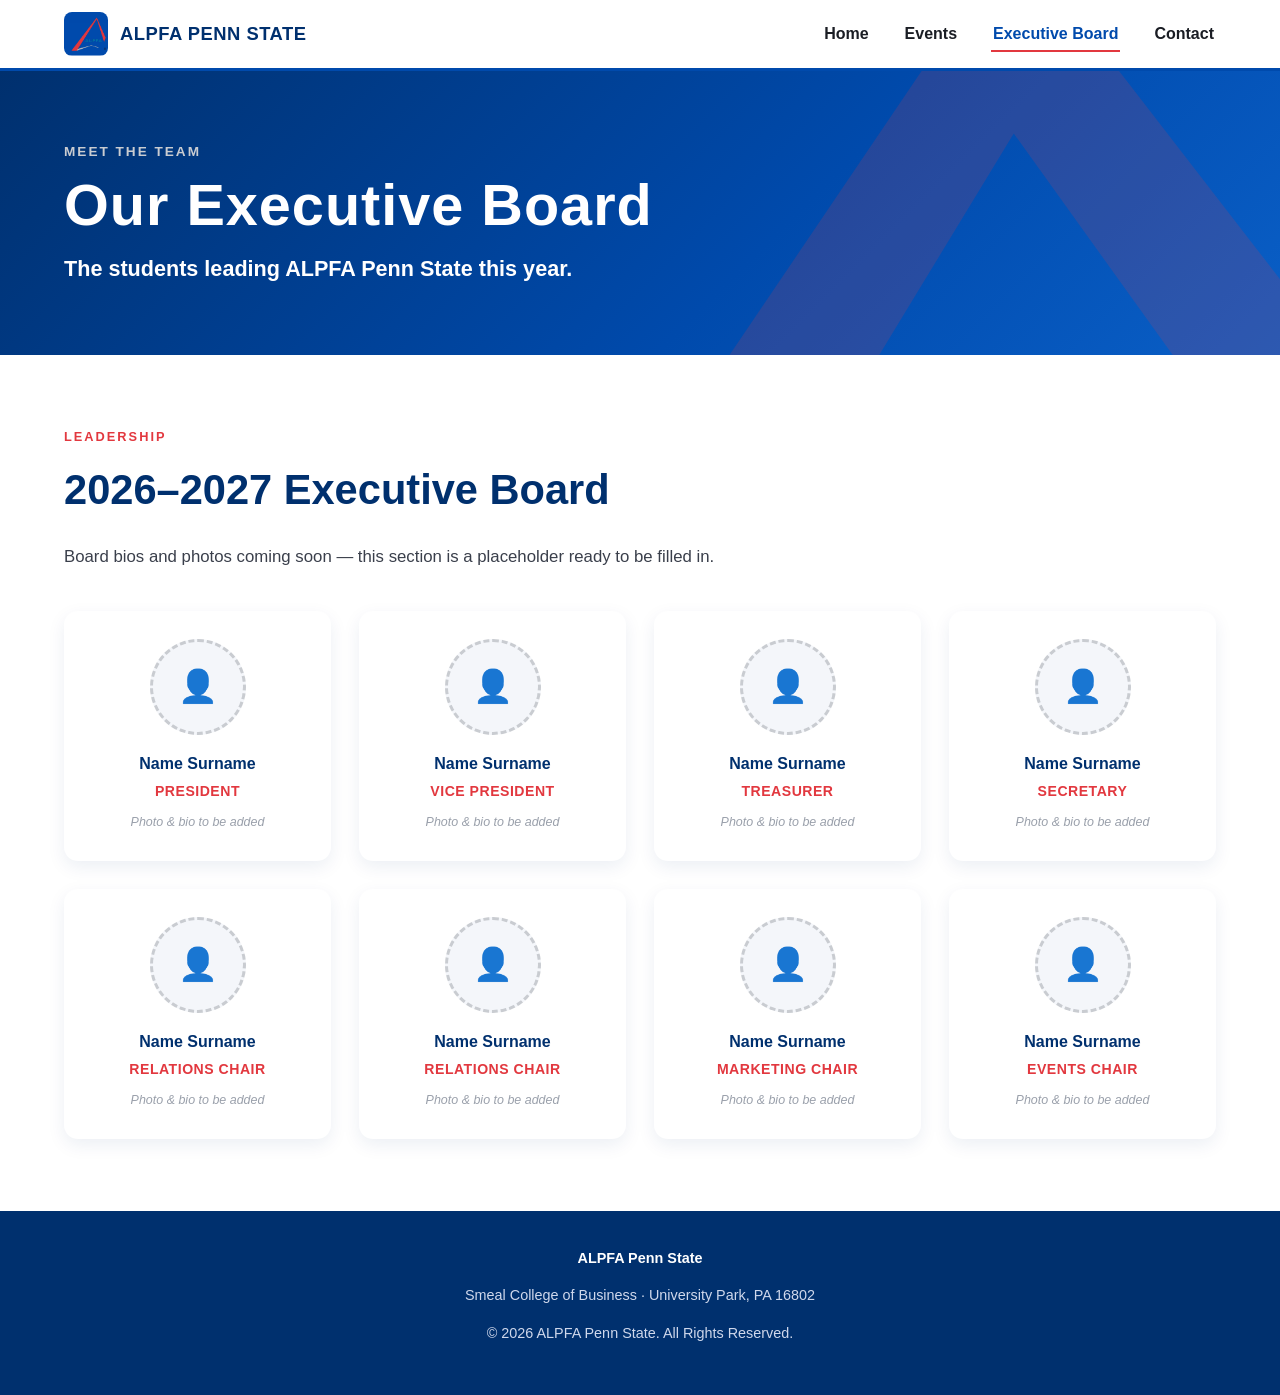
==== board.html @ 87f1e193 "Initial commit: ALPFA Penn State website" ====
<!DOCTYPE html>
<html lang="en">
<head>
<meta charset="UTF-8" />
<meta name="viewport" content="width=device-width, initial-scale=1.0" />
<title>Executive Board | ALPFA Penn State</title>
<link rel="icon" href="images/alpfa-logo.png" />
<link rel="stylesheet" href="css/style.css" />
</head>
<body>

<header class="navbar">
  <div class="container">
    <a class="nav-brand" href="index.html">
      <img src="images/alpfa-logo.png" alt="ALPFA logo" />
      <span>ALPFA PENN STATE</span>
    </a>
    <button class="nav-toggle" aria-label="Toggle navigation">&#9776;</button>
    <ul class="nav-links">
      <li><a href="index.html">Home</a></li>
      <li><a href="events.html">Events</a></li>
      <li><a href="board.html" class="active">Executive Board</a></li>
      <li><a href="contact.html">Contact</a></li>
    </ul>
  </div>
</header>

<section class="hero" style="padding: 70px 0 60px;">
  <div class="container">
    <div class="hero-eyebrow">Meet the Team</div>
    <h1 style="font-size: clamp(2.2rem, 6vw, 3.6rem);">Our Executive Board</h1>
    <p class="lead">The students leading ALPFA Penn State this year.</p>
  </div>
</section>

<section>
  <div class="container">
    <div class="eyebrow">Leadership</div>
    <h2 class="section-title">2026&ndash;2027 Executive Board</h2>
    <p class="section-text">
      Board bios and photos coming soon — this section is a placeholder ready to be filled in.
    </p>

    <div class="board-grid">
      <div class="board-card">
        <div class="board-photo">&#128100;</div>
        <h4>Name Surname</h4>
        <div class="role">President</div>
        <div class="placeholder-tag">Photo &amp; bio to be added</div>
      </div>
      <div class="board-card">
        <div class="board-photo">&#128100;</div>
        <h4>Name Surname</h4>
        <div class="role">Vice President</div>
        <div class="placeholder-tag">Photo &amp; bio to be added</div>
      </div>
      <div class="board-card">
        <div class="board-photo">&#128100;</div>
        <h4>Name Surname</h4>
        <div class="role">Treasurer</div>
        <div class="placeholder-tag">Photo &amp; bio to be added</div>
      </div>
      <div class="board-card">
        <div class="board-photo">&#128100;</div>
        <h4>Name Surname</h4>
        <div class="role">Secretary</div>
        <div class="placeholder-tag">Photo &amp; bio to be added</div>
      </div>
      <div class="board-card">
        <div class="board-photo">&#128100;</div>
        <h4>Name Surname</h4>
        <div class="role">Relations Chair</div>
        <div class="placeholder-tag">Photo &amp; bio to be added</div>
      </div>
      <div class="board-card">
        <div class="board-photo">&#128100;</div>
        <h4>Name Surname</h4>
        <div class="role">Relations Chair</div>
        <div class="placeholder-tag">Photo &amp; bio to be added</div>
      </div>
      <div class="board-card">
        <div class="board-photo">&#128100;</div>
        <h4>Name Surname</h4>
        <div class="role">Marketing Chair</div>
        <div class="placeholder-tag">Photo &amp; bio to be added</div>
      </div>
      <div class="board-card">
        <div class="board-photo">&#128100;</div>
        <h4>Name Surname</h4>
        <div class="role">Events Chair</div>
        <div class="placeholder-tag">Photo &amp; bio to be added</div>
      </div>
    </div>
  </div>
</section>

<footer>
  <div class="container">
    <div class="footer-brand">ALPFA Penn State</div>
    <p>Smeal College of Business &middot; University Park, PA 16802</p>
    <p>&copy; 2026 ALPFA Penn State. All Rights Reserved.</p>
  </div>
</footer>

<script src="js/script.js"></script>
</body>
</html>
---- css/style.css ----
/* ===================================================
   ALPFA Penn State — Shared Stylesheet
   Colors sourced from the official ALPFA mark:
   Blue  #004AAC | Red #E2383F | Teal #1D7A6E | Gray #C9CCD1
=================================================== */

:root {
  --alpfa-blue: #004AAC;
  --alpfa-blue-dark: #00306e;
  --alpfa-red: #E2383F;
  --alpfa-teal: #1D7A6E;
  --alpfa-gray: #C9CCD1;
  --ink: #1a1d24;
  --paper: #ffffff;
  --paper-soft: #f4f6fa;
  --max-width: 1200px;
}

* { box-sizing: border-box; }

html { scroll-behavior: smooth; }

body {
  margin: 0;
  font-family: -apple-system, BlinkMacSystemFont, "Segoe UI", Helvetica, Arial, sans-serif;
  color: var(--ink);
  background: var(--paper);
  line-height: 1.6;
}

img { max-width: 100%; display: block; }

a { color: inherit; text-decoration: none; }

.container {
  max-width: var(--max-width);
  margin: 0 auto;
  padding: 0 24px;
}

/* ---------- Navbar ---------- */
.navbar {
  position: sticky;
  top: 0;
  z-index: 100;
  background: var(--paper);
  border-bottom: 3px solid var(--alpfa-blue);
}

.navbar .container {
  display: flex;
  align-items: center;
  justify-content: space-between;
  padding-top: 12px;
  padding-bottom: 12px;
}

.nav-brand {
  display: flex;
  align-items: center;
  gap: 12px;
}

.nav-brand img {
  width: 44px;
  height: 44px;
  border-radius: 8px;
}

.nav-brand span {
  font-weight: 800;
  font-size: 1.15rem;
  letter-spacing: 0.5px;
  color: var(--alpfa-blue-dark);
}

.nav-links {
  display: flex;
  gap: 32px;
  list-style: none;
  margin: 0;
  padding: 0;
}

.nav-links a {
  font-weight: 600;
  color: var(--ink);
  padding: 8px 2px;
  border-bottom: 2px solid transparent;
  transition: border-color 0.2s, color 0.2s;
}

.nav-links a:hover,
.nav-links a.active {
  color: var(--alpfa-blue);
  border-bottom-color: var(--alpfa-red);
}

.nav-toggle {
  display: none;
  background: none;
  border: none;
  font-size: 1.6rem;
  color: var(--alpfa-blue-dark);
  cursor: pointer;
}

@media (max-width: 800px) {
  .nav-toggle { display: block; }
  .nav-links {
    position: absolute;
    top: 100%;
    left: 0;
    right: 0;
    background: var(--paper);
    flex-direction: column;
    gap: 0;
    max-height: 0;
    overflow: hidden;
    border-bottom: 3px solid var(--alpfa-blue);
    transition: max-height 0.3s ease;
  }
  .nav-links.open { max-height: 400px; }
  .nav-links li { border-top: 1px solid #eee; }
  .nav-links a { display: block; padding: 14px 24px; }
}

/* ---------- Hero ---------- */
.hero {
  position: relative;
  overflow: hidden;
  background: linear-gradient(135deg, var(--alpfa-blue-dark) 0%, var(--alpfa-blue) 60%, #0a5fc7 100%);
  color: #fff;
  padding: 110px 0 90px;
}

.hero::before {
  content: "";
  position: absolute;
  top: -20%;
  right: -8%;
  width: 60%;
  height: 140%;
  background: var(--alpfa-red);
  clip-path: polygon(45% 0%, 60% 0%, 100% 100%, 78% 100%, 52% 30%, 30% 100%, 10% 100%);
  opacity: 0.16;
  pointer-events: none;
}

.hero .container { position: relative; z-index: 1; }

.hero-eyebrow {
  text-transform: uppercase;
  letter-spacing: 2px;
  font-weight: 700;
  font-size: 0.85rem;
  color: var(--alpfa-gray);
  margin-bottom: 14px;
}

.hero h1 {
  font-size: clamp(2.6rem, 7vw, 5rem);
  font-weight: 900;
  margin: 0 0 18px;
  letter-spacing: 1px;
  line-height: 1;
}

.hero p.lead {
  font-size: clamp(1.05rem, 2vw, 1.35rem);
  font-weight: 600;
  max-width: 620px;
  margin: 0 0 8px;
}

.hero p.sub {
  font-style: italic;
  color: #dfe7f7;
  max-width: 620px;
  margin-bottom: 32px;
}

.hero-actions { display: flex; gap: 16px; flex-wrap: wrap; }

.btn {
  display: inline-block;
  padding: 13px 28px;
  border-radius: 6px;
  font-weight: 700;
  cursor: pointer;
  border: 2px solid transparent;
  transition: transform 0.15s ease, background 0.2s, color 0.2s;
}

.btn:hover { transform: translateY(-2px); }

.btn-red {
  background: var(--alpfa-red);
  color: #fff;
}

.btn-outline {
  background: transparent;
  color: #fff;
  border-color: #fff;
}

.btn-blue {
  background: var(--alpfa-blue);
  color: #fff;
}

/* ---------- Sections ---------- */
section { padding: 72px 0; }

.section-soft { background: var(--paper-soft); }
.section-dark {
  background: var(--alpfa-blue-dark);
  color: #fff;
}

.eyebrow {
  text-transform: uppercase;
  letter-spacing: 2px;
  font-weight: 700;
  font-size: 0.8rem;
  color: var(--alpfa-red);
  margin-bottom: 10px;
}

.section-dark .eyebrow { color: #ff8388; }

h2.section-title {
  font-size: clamp(1.8rem, 4vw, 2.6rem);
  font-weight: 900;
  margin: 0 0 20px;
  color: var(--alpfa-blue-dark);
}

.section-dark h2.section-title { color: #fff; }

p.section-text {
  max-width: 780px;
  font-size: 1.05rem;
  color: #3a3f4b;
}

.section-dark p.section-text { color: #e4e9f5; }

/* ---------- Mission / feature grid ---------- */
.grid-3 {
  display: grid;
  grid-template-columns: repeat(3, 1fr);
  gap: 28px;
  margin-top: 40px;
}

@media (max-width: 800px) {
  .grid-3 { grid-template-columns: 1fr; }
}

.feature-card {
  background: #fff;
  border-radius: 12px;
  padding: 28px 24px;
  box-shadow: 0 6px 18px rgba(0,49,110,0.08);
  border-top: 4px solid var(--alpfa-red);
}

.feature-card .icon {
  width: 46px;
  height: 46px;
  border-radius: 50%;
  background: var(--alpfa-blue);
  color: #fff;
  display: flex;
  align-items: center;
  justify-content: center;
  font-size: 1.3rem;
  margin-bottom: 16px;
}

.feature-card h3 {
  margin: 0 0 8px;
  font-size: 1.15rem;
  color: var(--alpfa-blue-dark);
}

.feature-card p { margin: 0; color: #4a4f5a; font-size: 0.97rem; }

/* ---------- Stats ---------- */
.stats {
  display: grid;
  grid-template-columns: repeat(3, 1fr);
  gap: 24px;
  margin-top: 44px;
}

@media (max-width: 700px) {
  .stats { grid-template-columns: 1fr; }
}

.stat {
  text-align: center;
  padding: 20px;
}

.stat .number {
  font-size: 3rem;
  font-weight: 900;
  color: var(--alpfa-red);
  line-height: 1;
}

.stat .label {
  margin-top: 8px;
  font-weight: 600;
  color: #dfe7f7;
  font-size: 0.95rem;
}

/* ---------- Event card ---------- */
.event-card {
  background: #fff;
  border-radius: 16px;
  overflow: hidden;
  box-shadow: 0 10px 30px rgba(0,49,110,0.12);
  margin-top: 40px;
}

.event-banner {
  background: linear-gradient(120deg, var(--alpfa-blue-dark), var(--alpfa-blue));
  color: #fff;
  padding: 40px;
  position: relative;
  overflow: hidden;
}

.event-banner::after {
  content: "";
  position: absolute;
  right: -60px;
  bottom: -60px;
  width: 220px;
  height: 220px;
  background: var(--alpfa-red);
  clip-path: polygon(50% 0%, 100% 100%, 0% 100%);
  opacity: 0.25;
}

.event-banner h3 { font-size: 2rem; margin: 0 0 6px; position: relative; z-index: 1;}
.event-banner .meta { position: relative; z-index: 1; display: flex; gap: 24px; flex-wrap: wrap; margin-top: 14px; font-weight: 600; }
.event-banner .meta span { display: flex; align-items: center; gap: 8px; }

.event-body { padding: 32px 40px; }

.event-body h4 {
  color: var(--alpfa-blue-dark);
  margin-top: 28px;
  margin-bottom: 10px;
}

.event-body ul { padding-left: 20px; color: #3a3f4b; }
.event-body li { margin-bottom: 6px; }

.flow-steps {
  display: grid;
  grid-template-columns: repeat(3, 1fr);
  gap: 20px;
  margin-top: 20px;
}

@media (max-width: 700px) {
  .flow-steps { grid-template-columns: 1fr; }
}

.flow-step {
  background: var(--paper-soft);
  border-radius: 10px;
  padding: 20px;
  border-left: 4px solid var(--alpfa-blue);
}

.flow-step .step-num {
  font-weight: 900;
  color: var(--alpfa-red);
  font-size: 1.4rem;
}

.flow-step h5 { margin: 6px 0; color: var(--alpfa-blue-dark); }
.flow-step p { margin: 0; font-size: 0.92rem; color: #4a4f5a; }

.coming-soon {
  margin-top: 48px;
  border: 2px dashed var(--alpfa-gray);
  border-radius: 12px;
  padding: 32px;
  text-align: center;
  color: #666;
}

/* ---------- Executive Board ---------- */
.board-grid {
  display: grid;
  grid-template-columns: repeat(4, 1fr);
  gap: 28px;
  margin-top: 40px;
}

@media (max-width: 950px) {
  .board-grid { grid-template-columns: repeat(2, 1fr); }
}

@media (max-width: 560px) {
  .board-grid { grid-template-columns: 1fr; }
}

.board-card {
  background: #fff;
  border-radius: 14px;
  text-align: center;
  padding: 28px 18px;
  box-shadow: 0 6px 18px rgba(0,49,110,0.08);
}

.board-photo {
  width: 96px;
  height: 96px;
  border-radius: 50%;
  margin: 0 auto 16px;
  background: var(--paper-soft);
  border: 3px dashed var(--alpfa-gray);
  display: flex;
  align-items: center;
  justify-content: center;
  color: var(--alpfa-gray);
  font-size: 2rem;
}

.board-card h4 {
  margin: 0 0 4px;
  color: var(--alpfa-blue-dark);
}

.board-card .role {
  color: var(--alpfa-red);
  font-weight: 700;
  font-size: 0.88rem;
  text-transform: uppercase;
  letter-spacing: 0.5px;
}

.board-card .placeholder-tag {
  margin-top: 10px;
  font-size: 0.78rem;
  color: #9aa0ab;
  font-style: italic;
}

/* ---------- Contact ---------- */
.contact-grid {
  display: grid;
  grid-template-columns: repeat(2, 1fr);
  gap: 28px;
  margin-top: 40px;
}

@media (max-width: 750px) {
  .contact-grid { grid-template-columns: 1fr; }
}

.contact-card {
  background: #fff;
  border-radius: 14px;
  padding: 28px;
  box-shadow: 0 6px 18px rgba(0,49,110,0.08);
  border-top: 4px solid var(--alpfa-blue);
}

.contact-card h4 { margin: 0 0 4px; color: var(--alpfa-blue-dark); font-size: 1.2rem; }
.contact-card .role { color: var(--alpfa-red); font-weight: 700; font-size: 0.85rem; text-transform: uppercase; margin-bottom: 14px; }
.contact-card p { margin: 4px 0; }
.contact-card a { color: var(--alpfa-blue); font-weight: 600; }

.social-row {
  display: flex;
  gap: 14px;
  margin-top: 32px;
}

.social-pill {
  background: var(--alpfa-blue);
  color: #fff;
  padding: 10px 20px;
  border-radius: 30px;
  font-weight: 700;
  font-size: 0.92rem;
}

.info-block {
  background: var(--paper-soft);
  border-radius: 14px;
  padding: 28px;
}

.info-block h4 { color: var(--alpfa-blue-dark); margin-top: 0; }

/* ---------- Footer ---------- */
footer {
  background: var(--alpfa-blue-dark);
  color: #cfd8ec;
  padding: 36px 0;
  text-align: center;
  font-size: 0.9rem;
}

footer .footer-brand {
  font-weight: 800;
  color: #fff;
  margin-bottom: 6px;
}

/* ---------- CTA banner ---------- */
.cta-banner {
  background: var(--alpfa-red);
  color: #fff;
  text-align: center;
  padding: 56px 0;
}

.cta-banner h2 { margin: 0 0 14px; font-size: clamp(1.6rem, 4vw, 2.3rem); }
.cta-banner p { margin: 0 0 26px; opacity: 0.95; }
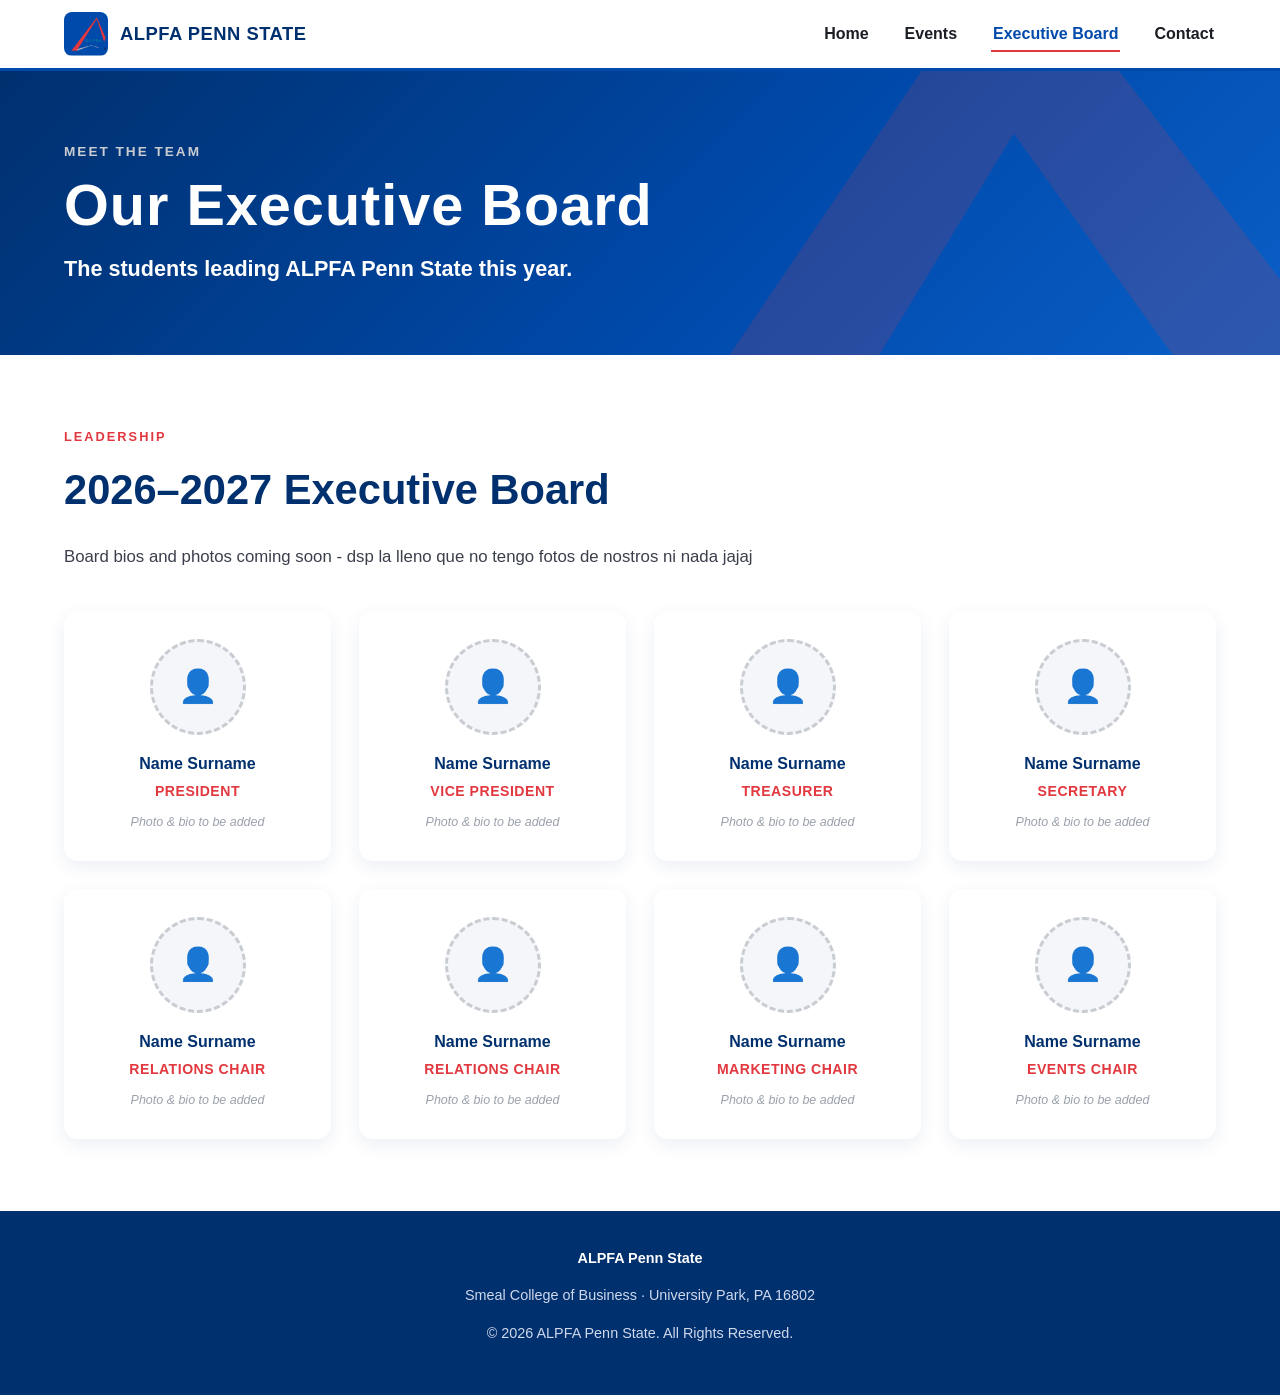
==== commit db47454c: "prueba" ====
--- a/board.html
+++ b/board.html
@@ -38,7 +38,7 @@
     <div class="eyebrow">Leadership</div>
     <h2 class="section-title">2026&ndash;2027 Executive Board</h2>
     <p class="section-text">
-      Board bios and photos coming soon — this section is a placeholder ready to be filled in.
+      Board bios and photos coming soon - dsp la lleno que no tengo fotos de nostros ni nada jajaj
     </p>
 
     <div class="board-grid">
--- a/css/style.css
+++ b/css/style.css
@@ -247,46 +247,30 @@
 
 .section-dark p.section-text { color: #e4e9f5; }
 
-/* ---------- Mission / feature grid ---------- */
-.grid-3 {
+/* ---------- Mission / feature list (no boxes, no emojis) ---------- */
+.feature-list {
   display: grid;
   grid-template-columns: repeat(3, 1fr);
-  gap: 28px;
-  margin-top: 40px;
+  gap: 40px;
+  margin-top: 44px;
 }
 
 @media (max-width: 800px) {
-  .grid-3 { grid-template-columns: 1fr; }
-}
-
-.feature-card {
-  background: #fff;
-  border-radius: 12px;
-  padding: 28px 24px;
-  box-shadow: 0 6px 18px rgba(0,49,110,0.08);
-  border-top: 4px solid var(--alpfa-red);
-}
-
-.feature-card .icon {
-  width: 46px;
-  height: 46px;
-  border-radius: 50%;
-  background: var(--alpfa-blue);
-  color: #fff;
-  display: flex;
-  align-items: center;
-  justify-content: center;
-  font-size: 1.3rem;
-  margin-bottom: 16px;
-}
-
-.feature-card h3 {
+  .feature-list { grid-template-columns: 1fr; }
+}
+
+.feature-item {
+  padding-top: 20px;
+  border-top: 3px solid var(--alpfa-red);
+}
+
+.feature-item h3 {
   margin: 0 0 8px;
-  font-size: 1.15rem;
+  font-size: 1.2rem;
   color: var(--alpfa-blue-dark);
 }
 
-.feature-card p { margin: 0; color: #4a4f5a; font-size: 0.97rem; }
+.feature-item p { margin: 0; color: #4a4f5a; font-size: 0.97rem; }
 
 /* ---------- Stats ---------- */
 .stats {
@@ -319,7 +303,7 @@
   font-size: 0.95rem;
 }
 
-/* ---------- Event card ---------- */
+/* ---------- Event card (calendar style) ---------- */
 .event-card {
   background: #fff;
   border-radius: 16px;
@@ -328,29 +312,61 @@
   margin-top: 40px;
 }
 
-.event-banner {
-  background: linear-gradient(120deg, var(--alpfa-blue-dark), var(--alpfa-blue));
-  color: #fff;
-  padding: 40px;
-  position: relative;
-  overflow: hidden;
-}
-
-.event-banner::after {
-  content: "";
-  position: absolute;
-  right: -60px;
-  bottom: -60px;
-  width: 220px;
-  height: 220px;
-  background: var(--alpfa-red);
-  clip-path: polygon(50% 0%, 100% 100%, 0% 100%);
-  opacity: 0.25;
-}
-
-.event-banner h3 { font-size: 2rem; margin: 0 0 6px; position: relative; z-index: 1;}
-.event-banner .meta { position: relative; z-index: 1; display: flex; gap: 24px; flex-wrap: wrap; margin-top: 14px; font-weight: 600; }
-.event-banner .meta span { display: flex; align-items: center; gap: 8px; }
+.calendar-strip {
+  display: flex;
+  flex-wrap: wrap;
+}
+
+@media (max-width: 700px) {
+  .calendar-strip { flex-direction: column; }
+}
+
+.date-badge {
+  flex: 0 0 150px;
+  background: var(--alpfa-blue-dark);
+  color: #fff;
+  display: flex;
+  flex-direction: column;
+  align-items: center;
+  justify-content: center;
+  padding: 30px 16px;
+  text-align: center;
+}
+
+.date-badge .month {
+  text-transform: uppercase;
+  letter-spacing: 2px;
+  font-weight: 700;
+  font-size: 0.85rem;
+  color: var(--alpfa-gray);
+}
+
+.date-badge .day {
+  font-size: 3.2rem;
+  font-weight: 900;
+  line-height: 1;
+  color: #fff;
+}
+
+.date-badge .year {
+  font-size: 0.9rem;
+  color: #dfe7f7;
+  margin-top: 4px;
+}
+
+.calendar-header {
+  flex: 1;
+  min-width: 260px;
+  padding: 30px 40px;
+  background: var(--alpfa-blue);
+  color: #fff;
+  display: flex;
+  flex-direction: column;
+  justify-content: center;
+}
+
+.calendar-header h3 { font-size: 1.9rem; margin: 0 0 10px; }
+.calendar-header .meta-row { display: flex; gap: 22px; flex-wrap: wrap; font-weight: 600; font-size: 0.95rem; color: #e6ecfb; }
 
 .event-body { padding: 32px 40px; }
 
@@ -363,32 +379,27 @@
 .event-body ul { padding-left: 20px; color: #3a3f4b; }
 .event-body li { margin-bottom: 6px; }
 
-.flow-steps {
-  display: grid;
-  grid-template-columns: repeat(3, 1fr);
-  gap: 20px;
-  margin-top: 20px;
-}
-
-@media (max-width: 700px) {
-  .flow-steps { grid-template-columns: 1fr; }
-}
-
-.flow-step {
-  background: var(--paper-soft);
-  border-radius: 10px;
-  padding: 20px;
-  border-left: 4px solid var(--alpfa-blue);
-}
-
-.flow-step .step-num {
+.timeline { margin-top: 18px; }
+
+.timeline-item {
+  display: flex;
+  gap: 18px;
+  padding: 16px 0;
+  border-bottom: 1px solid #e7eaf0;
+}
+
+.timeline-item:last-child { border-bottom: none; }
+
+.timeline-item .timeline-num {
+  flex: 0 0 auto;
+  width: 30px;
   font-weight: 900;
   color: var(--alpfa-red);
-  font-size: 1.4rem;
-}
-
-.flow-step h5 { margin: 6px 0; color: var(--alpfa-blue-dark); }
-.flow-step p { margin: 0; font-size: 0.92rem; color: #4a4f5a; }
+  font-size: 1.15rem;
+}
+
+.timeline-item h5 { margin: 0 0 4px; color: var(--alpfa-blue-dark); }
+.timeline-item p { margin: 0; font-size: 0.93rem; color: #4a4f5a; }
 
 .coming-soon {
   margin-top: 48px;
@@ -529,4 +540,4 @@
 }
 
 .cta-banner h2 { margin: 0 0 14px; font-size: clamp(1.6rem, 4vw, 2.3rem); }
-.cta-banner p { margin: 0 0 26px; opacity: 0.95; }
+.cta-banner p { margin: 0 0 26px; opacity: 0.95; }
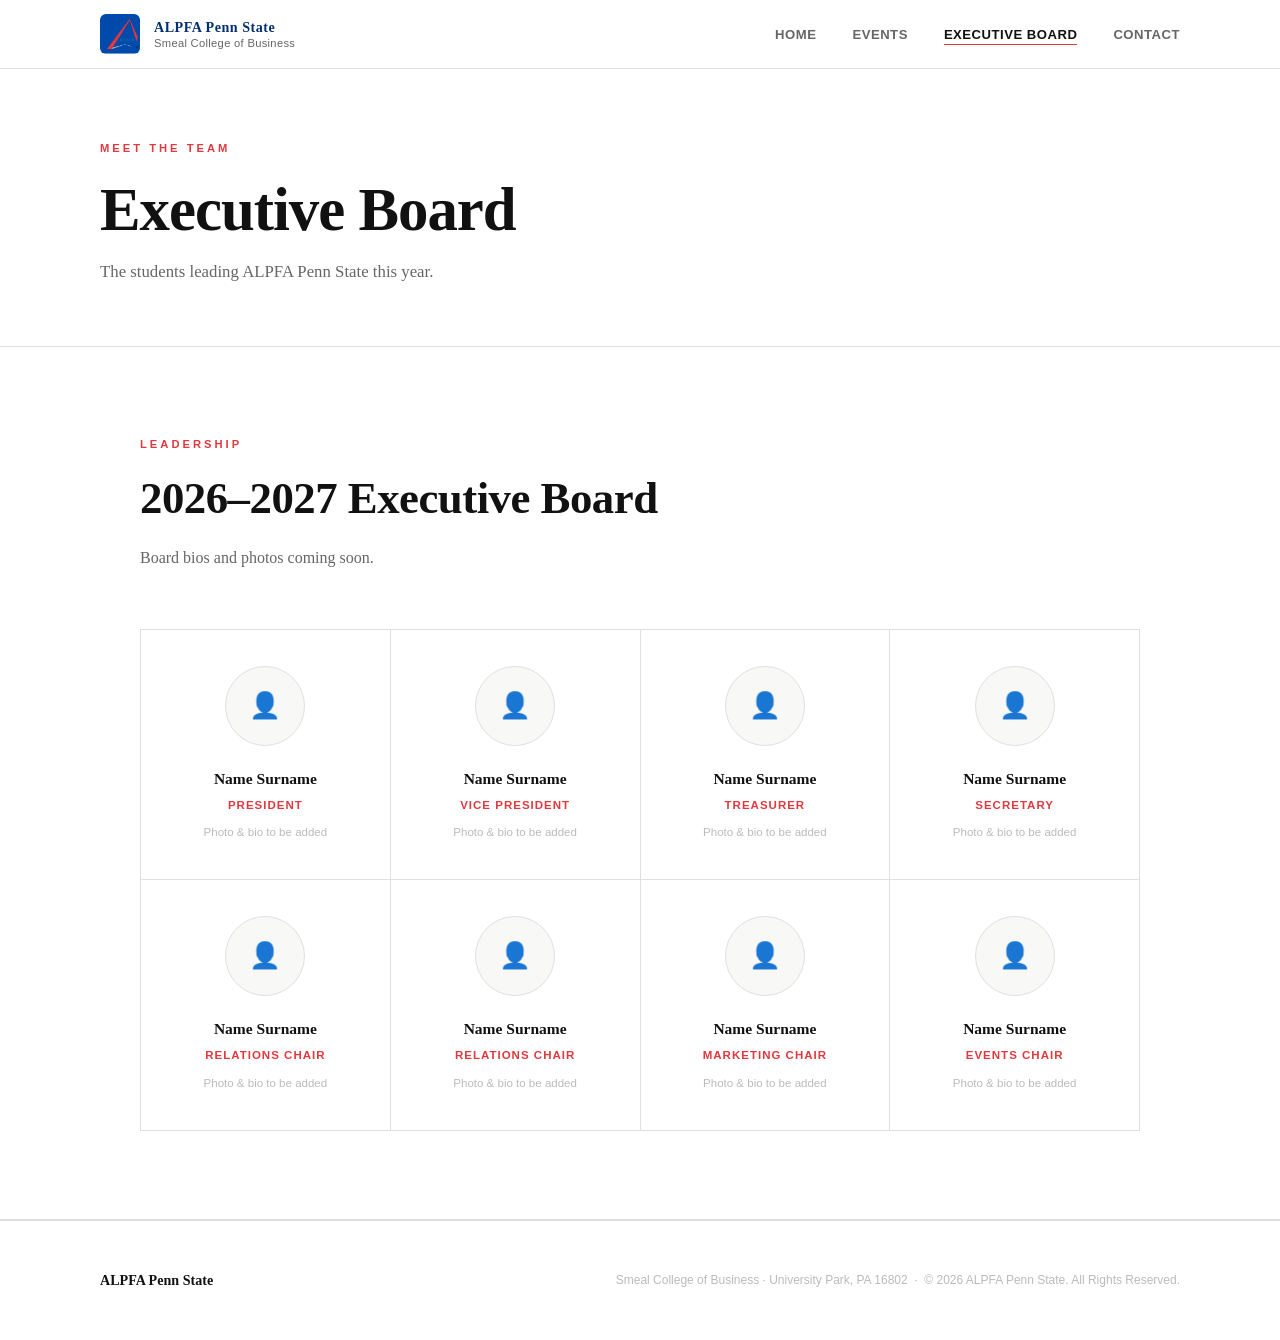
==== commit 01fe803b: "Redesign: minimalist editorial style + events accordion + board contacts update" ====
--- a/board.html
+++ b/board.html
@@ -13,7 +13,10 @@
   <div class="container">
     <a class="nav-brand" href="index.html">
       <img src="images/alpfa-logo.png" alt="ALPFA logo" />
-      <span>ALPFA PENN STATE</span>
+      <div class="wordmark">
+        ALPFA Penn State
+        <small>Smeal College of Business</small>
+      </div>
     </a>
     <button class="nav-toggle" aria-label="Toggle navigation">&#9776;</button>
     <ul class="nav-links">
@@ -25,21 +28,19 @@
   </div>
 </header>
 
-<section class="hero" style="padding: 70px 0 60px;">
+<div class="hero-strip">
   <div class="container">
-    <div class="hero-eyebrow">Meet the Team</div>
-    <h1 style="font-size: clamp(2.2rem, 6vw, 3.6rem);">Our Executive Board</h1>
-    <p class="lead">The students leading ALPFA Penn State this year.</p>
+    <div class="eyebrow">Meet the Team</div>
+    <h1>Executive Board</h1>
+    <p>The students leading ALPFA Penn State this year.</p>
   </div>
-</section>
+</div>
 
 <section>
   <div class="container">
     <div class="eyebrow">Leadership</div>
     <h2 class="section-title">2026&ndash;2027 Executive Board</h2>
-    <p class="section-text">
-      Board bios and photos coming soon - dsp la lleno que no tengo fotos de nostros ni nada jajaj
-    </p>
+    <p class="section-text">Board bios and photos coming soon.</p>
 
     <div class="board-grid">
       <div class="board-card">
@@ -97,8 +98,7 @@
 <footer>
   <div class="container">
     <div class="footer-brand">ALPFA Penn State</div>
-    <p>Smeal College of Business &middot; University Park, PA 16802</p>
-    <p>&copy; 2026 ALPFA Penn State. All Rights Reserved.</p>
+    <p>Smeal College of Business &middot; University Park, PA 16802 &nbsp;&middot;&nbsp; &copy; 2026 ALPFA Penn State. All Rights Reserved.</p>
   </div>
 </footer>
 
--- a/css/style.css
+++ b/css/style.css
@@ -1,107 +1,111 @@
 /* ===================================================
    ALPFA Penn State — Shared Stylesheet
-   Colors sourced from the official ALPFA mark:
-   Blue  #004AAC | Red #E2383F | Teal #1D7A6E | Gray #C9CCD1
+   Colors: Blue #004AAC | Red #E2383F | Dark #00306e
+   Style: Clean minimalist, editorial
 =================================================== */
 
+/* ── RESET & BASE ── */
+*, *::before, *::after { box-sizing: border-box; margin: 0; padding: 0; }
+html { font-size: 16px; scroll-behavior: smooth; }
+body {
+  font-family: "Georgia", "Times New Roman", serif;
+  color: #111;
+  background: #fff;
+  line-height: 1.7;
+  -webkit-font-smoothing: antialiased;
+}
+a { color: inherit; text-decoration: none; }
+img { display: block; max-width: 100%; }
+
+/* ── TOKENS ── */
 :root {
-  --alpfa-blue: #004AAC;
-  --alpfa-blue-dark: #00306e;
-  --alpfa-red: #E2383F;
-  --alpfa-teal: #1D7A6E;
-  --alpfa-gray: #C9CCD1;
-  --ink: #1a1d24;
-  --paper: #ffffff;
-  --paper-soft: #f4f6fa;
-  --max-width: 1200px;
-}
-
-* { box-sizing: border-box; }
-
-html { scroll-behavior: smooth; }
-
-body {
-  margin: 0;
-  font-family: -apple-system, BlinkMacSystemFont, "Segoe UI", Helvetica, Arial, sans-serif;
-  color: var(--ink);
-  background: var(--paper);
-  line-height: 1.6;
-}
-
-img { max-width: 100%; display: block; }
-
-a { color: inherit; text-decoration: none; }
-
+  --blue:   #004AAC;
+  --red:    #E2383F;
+  --dark:   #00306e;
+  --ink:    #111111;
+  --muted:  #666666;
+  --light:  #f8f8f6;
+  --border: #e0e0e0;
+  --max:    1080px;
+}
+
+/* ── LAYOUT ── */
 .container {
-  max-width: var(--max-width);
+  max-width: var(--max);
   margin: 0 auto;
-  padding: 0 24px;
-}
-
-/* ---------- Navbar ---------- */
+  padding: 0 40px;
+}
+
+/* ── NAVBAR ── */
 .navbar {
+  border-bottom: 1px solid var(--border);
+  padding: 0 40px;
+  background: #fff;
   position: sticky;
   top: 0;
   z-index: 100;
-  background: var(--paper);
-  border-bottom: 3px solid var(--alpfa-blue);
-}
-
+}
 .navbar .container {
   display: flex;
   align-items: center;
   justify-content: space-between;
-  padding-top: 12px;
-  padding-bottom: 12px;
-}
-
+  height: 68px;
+  padding: 0;
+}
 .nav-brand {
   display: flex;
   align-items: center;
-  gap: 12px;
-}
-
+  gap: 14px;
+}
 .nav-brand img {
-  width: 44px;
-  height: 44px;
-  border-radius: 8px;
-}
-
-.nav-brand span {
-  font-weight: 800;
-  font-size: 1.15rem;
+  width: 40px;
+  height: 40px;
+  border-radius: 6px;
+  background: var(--dark);
+}
+.nav-brand .wordmark {
+  font-family: "Georgia", serif;
+  font-size: 0.88rem;
+  font-weight: 700;
+  color: var(--dark);
   letter-spacing: 0.5px;
-  color: var(--alpfa-blue-dark);
-}
-
+  line-height: 1.3;
+}
+.nav-brand .wordmark small {
+  display: block;
+  font-family: -apple-system, "Segoe UI", sans-serif;
+  font-size: 0.7rem;
+  font-weight: 400;
+  color: var(--muted);
+  letter-spacing: 0.3px;
+}
 .nav-links {
   display: flex;
-  gap: 32px;
+  gap: 36px;
   list-style: none;
-  margin: 0;
-  padding: 0;
-}
-
+}
 .nav-links a {
+  font-family: -apple-system, "Segoe UI", sans-serif;
+  font-size: 0.82rem;
   font-weight: 600;
-  color: var(--ink);
-  padding: 8px 2px;
-  border-bottom: 2px solid transparent;
-  transition: border-color 0.2s, color 0.2s;
-}
-
+  color: var(--muted);
+  letter-spacing: 0.5px;
+  text-transform: uppercase;
+  padding-bottom: 2px;
+  border-bottom: 1px solid transparent;
+  transition: color 0.15s, border-color 0.15s;
+}
 .nav-links a:hover,
 .nav-links a.active {
-  color: var(--alpfa-blue);
-  border-bottom-color: var(--alpfa-red);
-}
-
+  color: var(--ink);
+  border-bottom-color: var(--red);
+}
 .nav-toggle {
   display: none;
   background: none;
   border: none;
-  font-size: 1.6rem;
-  color: var(--alpfa-blue-dark);
+  font-size: 1.5rem;
+  color: var(--dark);
   cursor: pointer;
 }
 
@@ -110,434 +114,562 @@
   .nav-links {
     position: absolute;
     top: 100%;
-    left: 0;
-    right: 0;
-    background: var(--paper);
+    left: 0; right: 0;
+    background: #fff;
     flex-direction: column;
     gap: 0;
     max-height: 0;
     overflow: hidden;
-    border-bottom: 3px solid var(--alpfa-blue);
+    border-bottom: 1px solid var(--border);
     transition: max-height 0.3s ease;
   }
   .nav-links.open { max-height: 400px; }
-  .nav-links li { border-top: 1px solid #eee; }
-  .nav-links a { display: block; padding: 14px 24px; }
-}
-
-/* ---------- Hero ---------- */
+  .nav-links li { border-top: 1px solid var(--border); }
+  .nav-links a { display: block; padding: 14px 40px; text-transform: uppercase; }
+}
+
+/* ── HERO (homepage) ── */
 .hero {
-  position: relative;
-  overflow: hidden;
-  background: linear-gradient(135deg, var(--alpfa-blue-dark) 0%, var(--alpfa-blue) 60%, #0a5fc7 100%);
-  color: #fff;
-  padding: 110px 0 90px;
-}
-
-.hero::before {
-  content: "";
-  position: absolute;
-  top: -20%;
-  right: -8%;
-  width: 60%;
-  height: 140%;
-  background: var(--alpfa-red);
-  clip-path: polygon(45% 0%, 60% 0%, 100% 100%, 78% 100%, 52% 30%, 30% 100%, 10% 100%);
-  opacity: 0.16;
-  pointer-events: none;
-}
-
-.hero .container { position: relative; z-index: 1; }
+  padding: 100px 40px 90px;
+  border-bottom: 1px solid var(--border);
+  background: #fff;
+  color: var(--ink);
+}
+.hero .container { padding: 0; }
 
 .hero-eyebrow {
-  text-transform: uppercase;
-  letter-spacing: 2px;
-  font-weight: 700;
-  font-size: 0.85rem;
-  color: var(--alpfa-gray);
-  margin-bottom: 14px;
-}
-
+  font-family: -apple-system, "Segoe UI", sans-serif;
+  font-size: 0.72rem;
+  font-weight: 700;
+  text-transform: uppercase;
+  letter-spacing: 3px;
+  color: var(--red);
+  margin-bottom: 28px;
+}
 .hero h1 {
-  font-size: clamp(2.6rem, 7vw, 5rem);
-  font-weight: 900;
-  margin: 0 0 18px;
-  letter-spacing: 1px;
-  line-height: 1;
-}
-
+  font-size: clamp(3rem, 6vw, 5.5rem);
+  font-weight: 700;
+  line-height: 1.05;
+  letter-spacing: -1px;
+  color: var(--ink);
+  max-width: 760px;
+  margin-bottom: 32px;
+}
+.hero h1 em {
+  font-style: normal;
+  color: var(--blue);
+}
+.hero-rule {
+  width: 48px;
+  height: 2px;
+  background: var(--red);
+  margin-bottom: 28px;
+}
 .hero p.lead {
-  font-size: clamp(1.05rem, 2vw, 1.35rem);
-  font-weight: 600;
-  max-width: 620px;
-  margin: 0 0 8px;
-}
-
-.hero p.sub {
-  font-style: italic;
-  color: #dfe7f7;
-  max-width: 620px;
-  margin-bottom: 32px;
-}
-
+  font-size: 1.15rem;
+  color: var(--muted);
+  max-width: 560px;
+  line-height: 1.75;
+  margin-bottom: 44px;
+}
+.hero p.sub { display: none; }
 .hero-actions { display: flex; gap: 16px; flex-wrap: wrap; }
 
+/* ── HERO STRIP (inner pages) ── */
+.hero-strip {
+  padding: 70px 40px 60px;
+  border-bottom: 1px solid var(--border);
+  background: #fff;
+}
+.hero-strip .container { padding: 0; }
+.hero-strip h1 {
+  font-size: clamp(2rem, 5vw, 3.8rem);
+  font-weight: 700;
+  letter-spacing: -1px;
+  color: var(--ink);
+  margin-bottom: 16px;
+  line-height: 1.05;
+}
+.hero-strip p {
+  font-size: 1.05rem;
+  color: var(--muted);
+  max-width: 540px;
+}
+
+/* ── BUTTONS ── */
 .btn {
   display: inline-block;
-  padding: 13px 28px;
-  border-radius: 6px;
-  font-weight: 700;
+  padding: 14px 32px;
+  font-family: -apple-system, "Segoe UI", sans-serif;
+  font-size: 0.82rem;
+  font-weight: 700;
+  letter-spacing: 0.8px;
+  text-transform: uppercase;
+  border: 1px solid transparent;
   cursor: pointer;
-  border: 2px solid transparent;
-  transition: transform 0.15s ease, background 0.2s, color 0.2s;
-}
-
-.btn:hover { transform: translateY(-2px); }
-
-.btn-red {
-  background: var(--alpfa-red);
+  transition: background 0.15s, color 0.15s, border-color 0.15s;
+}
+.btn-red,
+.btn-primary {
+  background: var(--dark);
   color: #fff;
-}
-
-.btn-outline {
+  border-color: var(--dark);
+}
+.btn-red:hover,
+.btn-primary:hover { background: var(--blue); border-color: var(--blue); }
+
+.btn-outline,
+.btn-ghost {
   background: transparent;
+  color: var(--ink);
+  border-color: var(--border);
+}
+.btn-outline:hover,
+.btn-ghost:hover { border-color: var(--ink); }
+
+.btn-blue {
+  background: var(--dark);
   color: #fff;
-  border-color: #fff;
-}
-
-.btn-blue {
-  background: var(--alpfa-blue);
-  color: #fff;
-}
-
-/* ---------- Sections ---------- */
-section { padding: 72px 0; }
-
-.section-soft { background: var(--paper-soft); }
-.section-dark {
-  background: var(--alpfa-blue-dark);
-  color: #fff;
-}
-
-.eyebrow {
-  text-transform: uppercase;
-  letter-spacing: 2px;
-  font-weight: 700;
-  font-size: 0.8rem;
-  color: var(--alpfa-red);
-  margin-bottom: 10px;
-}
-
-.section-dark .eyebrow { color: #ff8388; }
-
-h2.section-title {
-  font-size: clamp(1.8rem, 4vw, 2.6rem);
-  font-weight: 900;
-  margin: 0 0 20px;
-  color: var(--alpfa-blue-dark);
-}
-
-.section-dark h2.section-title { color: #fff; }
-
-p.section-text {
-  max-width: 780px;
-  font-size: 1.05rem;
-  color: #3a3f4b;
-}
-
-.section-dark p.section-text { color: #e4e9f5; }
-
-/* ---------- Mission / feature list (no boxes, no emojis) ---------- */
-.feature-list {
+  border-color: var(--dark);
+}
+.btn-blue:hover { background: var(--blue); border-color: var(--blue); }
+
+/* ── SECTIONS ── */
+section,
+.section { padding: 88px 0; border-bottom: 1px solid var(--border); background: #fff; }
+
+.section-soft,
+.section-tint { padding: 88px 0; border-bottom: 1px solid var(--border); background: var(--light); }
+
+.section-dark { padding: 88px 0; background: var(--dark); color: #fff; border-bottom: none; }
+
+/* ── EYEBROW / LABELS ── */
+.eyebrow,
+.section-label {
+  font-family: -apple-system, "Segoe UI", sans-serif;
+  font-size: 0.7rem;
+  font-weight: 700;
+  text-transform: uppercase;
+  letter-spacing: 3px;
+  color: var(--red);
+  margin-bottom: 20px;
+}
+.section-dark .eyebrow,
+.section-dark .section-label { color: rgba(255,255,255,0.5); }
+
+h2.section-title,
+.section-h {
+  font-size: clamp(1.8rem, 3.5vw, 2.8rem);
+  font-weight: 700;
+  letter-spacing: -0.5px;
+  line-height: 1.1;
+  color: var(--ink);
+  margin-bottom: 20px;
+}
+.section-dark h2.section-title,
+.section-dark .section-h { color: #fff; }
+
+p.section-text,
+.section-p {
+  font-size: 1rem;
+  color: var(--muted);
+  max-width: 600px;
+  line-height: 1.8;
+}
+.section-dark p.section-text,
+.section-dark .section-p { color: rgba(255,255,255,0.6); }
+
+/* ── PILLARS (was feature-list) ── */
+.feature-list,
+.pillars {
   display: grid;
   grid-template-columns: repeat(3, 1fr);
-  gap: 40px;
-  margin-top: 44px;
-}
-
+  gap: 1px;
+  margin-top: 60px;
+  background: var(--border);
+  border: 1px solid var(--border);
+}
 @media (max-width: 800px) {
-  .feature-list { grid-template-columns: 1fr; }
-}
-
-.feature-item {
-  padding-top: 20px;
-  border-top: 3px solid var(--alpfa-red);
-}
-
-.feature-item h3 {
-  margin: 0 0 8px;
-  font-size: 1.2rem;
-  color: var(--alpfa-blue-dark);
-}
-
-.feature-item p { margin: 0; color: #4a4f5a; font-size: 0.97rem; }
-
-/* ---------- Stats ---------- */
+  .feature-list,
+  .pillars { grid-template-columns: 1fr; }
+}
+.feature-item,
+.pillar {
+  background: #fff;
+  padding: 44px 36px;
+}
+.section-soft .feature-item,
+.section-tint .pillar { background: var(--light); }
+
+.pillar-num {
+  font-family: -apple-system, "Segoe UI", sans-serif;
+  font-size: 0.68rem;
+  font-weight: 700;
+  letter-spacing: 2px;
+  color: var(--red);
+  margin-bottom: 20px;
+}
+/* keep old feature-item border-top for compat but override */
+.feature-item { border-top: none; padding-top: 44px; }
+
+.feature-item h3,
+.pillar h3 {
+  font-size: 1.3rem;
+  font-weight: 700;
+  color: var(--ink);
+  margin-bottom: 12px;
+  letter-spacing: -0.2px;
+}
+.feature-item p,
+.pillar p { font-size: 0.93rem; color: var(--muted); line-height: 1.7; }
+
+/* ── STATS ── */
 .stats {
   display: grid;
   grid-template-columns: repeat(3, 1fr);
-  gap: 24px;
-  margin-top: 44px;
-}
-
+  gap: 1px;
+  margin-top: 60px;
+  background: rgba(255,255,255,0.15);
+  border: 1px solid rgba(255,255,255,0.15);
+}
 @media (max-width: 700px) {
   .stats { grid-template-columns: 1fr; }
 }
-
 .stat {
-  text-align: center;
-  padding: 20px;
-}
-
+  padding: 48px 36px;
+  background: rgba(255,255,255,0.04);
+  text-align: left;
+}
 .stat .number {
-  font-size: 3rem;
-  font-weight: 900;
-  color: var(--alpfa-red);
+  font-size: 3.5rem;
+  font-weight: 700;
+  color: #fff;
   line-height: 1;
-}
-
+  letter-spacing: -2px;
+  margin-bottom: 12px;
+}
 .stat .label {
-  margin-top: 8px;
-  font-weight: 600;
-  color: #dfe7f7;
-  font-size: 0.95rem;
-}
-
-/* ---------- Event card (calendar style) ---------- */
-.event-card {
-  background: #fff;
-  border-radius: 16px;
+  font-family: -apple-system, "Segoe UI", sans-serif;
+  font-size: 0.82rem;
+  color: rgba(255,255,255,0.5);
+  line-height: 1.5;
+  letter-spacing: 0.2px;
+}
+
+/* ── EVENT CARD ── */
+.event-card,
+.event-feature {
+  display: grid;
+  grid-template-columns: 200px 1fr;
+  border: 1px solid var(--border);
+  margin-top: 56px;
+  border-radius: 0;
+  box-shadow: none;
   overflow: hidden;
-  box-shadow: 0 10px 30px rgba(0,49,110,0.12);
-  margin-top: 40px;
-}
-
-.calendar-strip {
-  display: flex;
-  flex-wrap: wrap;
-}
-
+}
 @media (max-width: 700px) {
-  .calendar-strip { flex-direction: column; }
-}
-
-.date-badge {
-  flex: 0 0 150px;
-  background: var(--alpfa-blue-dark);
-  color: #fff;
+  .event-card,
+  .event-feature { grid-template-columns: 1fr; }
+}
+
+/* old calendar-strip becomes the two-col grid row */
+.calendar-strip { display: contents; }
+
+.date-badge,
+.event-date {
+  background: var(--dark);
   display: flex;
   flex-direction: column;
   align-items: center;
   justify-content: center;
-  padding: 30px 16px;
+  padding: 40px 20px;
   text-align: center;
 }
-
-.date-badge .month {
-  text-transform: uppercase;
-  letter-spacing: 2px;
-  font-weight: 700;
-  font-size: 0.85rem;
-  color: var(--alpfa-gray);
-}
-
-.date-badge .day {
-  font-size: 3.2rem;
-  font-weight: 900;
+.date-badge .month,
+.event-date .mo {
+  font-family: -apple-system, "Segoe UI", sans-serif;
+  font-size: 0.68rem;
+  font-weight: 700;
+  text-transform: uppercase;
+  letter-spacing: 2.5px;
+  color: rgba(255,255,255,0.45);
+  margin-bottom: 6px;
+}
+.date-badge .day,
+.event-date .dy {
+  font-size: 4rem;
+  font-weight: 700;
+  color: #fff;
   line-height: 1;
-  color: #fff;
-}
-
-.date-badge .year {
-  font-size: 0.9rem;
-  color: #dfe7f7;
-  margin-top: 4px;
-}
-
-.calendar-header {
-  flex: 1;
-  min-width: 260px;
-  padding: 30px 40px;
-  background: var(--alpfa-blue);
-  color: #fff;
+  letter-spacing: -2px;
+}
+.date-badge .year,
+.event-date .yr {
+  font-family: -apple-system, "Segoe UI", sans-serif;
+  font-size: 0.78rem;
+  color: rgba(255,255,255,0.35);
+  margin-top: 6px;
+}
+.event-tag {
+  margin-top: 18px;
+  font-family: -apple-system, "Segoe UI", sans-serif;
+  font-size: 0.65rem;
+  font-weight: 700;
+  text-transform: uppercase;
+  letter-spacing: 1.5px;
+  color: var(--red);
+  background: rgba(226,56,63,0.12);
+  padding: 5px 10px;
+}
+
+.calendar-header,
+.event-body,
+.event-info {
+  padding: 44px 48px;
   display: flex;
   flex-direction: column;
-  justify-content: center;
-}
-
-.calendar-header h3 { font-size: 1.9rem; margin: 0 0 10px; }
-.calendar-header .meta-row { display: flex; gap: 22px; flex-wrap: wrap; font-weight: 600; font-size: 0.95rem; color: #e6ecfb; }
-
-.event-body { padding: 32px 40px; }
+  justify-content: flex-start;
+  background: #fff;
+}
+.calendar-header { justify-content: center; background: #fff; }
+.calendar-header h3,
+.event-info h3 {
+  font-size: 1.9rem;
+  font-weight: 700;
+  color: var(--ink);
+  letter-spacing: -0.5px;
+  margin-bottom: 12px;
+}
+.calendar-header .meta-row,
+.event-meta {
+  font-family: -apple-system, "Segoe UI", sans-serif;
+  font-size: 0.8rem;
+  color: var(--muted);
+  margin-bottom: 20px;
+  letter-spacing: 0.2px;
+}
+.calendar-header .meta-row span,
+.event-meta span { margin-right: 24px; }
 
 .event-body h4 {
-  color: var(--alpfa-blue-dark);
-  margin-top: 28px;
-  margin-bottom: 10px;
-}
-
-.event-body ul { padding-left: 20px; color: #3a3f4b; }
+  font-size: 1rem;
+  font-weight: 700;
+  color: var(--ink);
+  margin-top: 32px;
+  margin-bottom: 12px;
+  letter-spacing: -0.2px;
+}
+.event-body p,
+.event-info p { font-size: 0.97rem; color: var(--muted); line-height: 1.8; max-width: 520px; margin-bottom: 8px; }
+.event-body ul { padding-left: 20px; color: var(--muted); font-size: 0.93rem; }
 .event-body li { margin-bottom: 6px; }
 
-.timeline { margin-top: 18px; }
-
+/* ── TIMELINE ── */
+.timeline { margin-top: 36px; border-top: 1px solid var(--border); }
 .timeline-item {
-  display: flex;
-  gap: 18px;
-  padding: 16px 0;
-  border-bottom: 1px solid #e7eaf0;
-}
-
+  display: grid;
+  grid-template-columns: 48px 1fr;
+  gap: 20px;
+  padding: 24px 0;
+  border-bottom: 1px solid var(--border);
+  align-items: start;
+}
 .timeline-item:last-child { border-bottom: none; }
-
 .timeline-item .timeline-num {
-  flex: 0 0 auto;
-  width: 30px;
-  font-weight: 900;
-  color: var(--alpfa-red);
-  font-size: 1.15rem;
-}
-
-.timeline-item h5 { margin: 0 0 4px; color: var(--alpfa-blue-dark); }
-.timeline-item p { margin: 0; font-size: 0.93rem; color: #4a4f5a; }
+  font-family: -apple-system, "Segoe UI", sans-serif;
+  font-size: 0.7rem;
+  font-weight: 700;
+  color: var(--red);
+  letter-spacing: 1px;
+  padding-top: 4px;
+  width: auto;
+}
+.timeline-item h5 { font-size: 0.97rem; font-weight: 700; color: var(--ink); margin-bottom: 4px; }
+.timeline-item p { font-size: 0.88rem; color: var(--muted); margin: 0; }
 
 .coming-soon {
   margin-top: 48px;
-  border: 2px dashed var(--alpfa-gray);
-  border-radius: 12px;
+  border: 1px solid var(--border);
   padding: 32px;
   text-align: center;
-  color: #666;
-}
-
-/* ---------- Executive Board ---------- */
+  color: var(--muted);
+  font-family: -apple-system, "Segoe UI", sans-serif;
+  font-size: 0.9rem;
+}
+
+/* ── BOARD ── */
 .board-grid {
   display: grid;
   grid-template-columns: repeat(4, 1fr);
-  gap: 28px;
-  margin-top: 40px;
-}
-
+  gap: 1px;
+  background: var(--border);
+  border: 1px solid var(--border);
+  margin-top: 56px;
+}
 @media (max-width: 950px) {
   .board-grid { grid-template-columns: repeat(2, 1fr); }
 }
-
 @media (max-width: 560px) {
   .board-grid { grid-template-columns: 1fr; }
 }
-
 .board-card {
   background: #fff;
-  border-radius: 14px;
+  padding: 36px 24px;
   text-align: center;
-  padding: 28px 18px;
-  box-shadow: 0 6px 18px rgba(0,49,110,0.08);
-}
-
+  box-shadow: none;
+  border-radius: 0;
+}
 .board-photo {
-  width: 96px;
-  height: 96px;
+  width: 80px;
+  height: 80px;
   border-radius: 50%;
-  margin: 0 auto 16px;
-  background: var(--paper-soft);
-  border: 3px dashed var(--alpfa-gray);
+  margin: 0 auto 20px;
+  background: var(--light);
+  border: 1px solid var(--border);
   display: flex;
   align-items: center;
   justify-content: center;
-  color: var(--alpfa-gray);
-  font-size: 2rem;
-}
-
-.board-card h4 {
-  margin: 0 0 4px;
-  color: var(--alpfa-blue-dark);
-}
-
+  font-size: 1.6rem;
+  color: #bbb;
+}
+.board-card h4 { font-size: 0.97rem; font-weight: 700; color: var(--ink); margin-bottom: 4px; }
 .board-card .role {
-  color: var(--alpfa-red);
-  font-weight: 700;
-  font-size: 0.88rem;
-  text-transform: uppercase;
-  letter-spacing: 0.5px;
-}
-
+  font-family: -apple-system, "Segoe UI", sans-serif;
+  font-size: 0.72rem;
+  font-weight: 700;
+  text-transform: uppercase;
+  letter-spacing: 1px;
+  color: var(--red);
+}
 .board-card .placeholder-tag {
-  margin-top: 10px;
-  font-size: 0.78rem;
-  color: #9aa0ab;
-  font-style: italic;
-}
-
-/* ---------- Contact ---------- */
+  margin-top: 8px;
+  font-family: -apple-system, "Segoe UI", sans-serif;
+  font-size: 0.72rem;
+  color: #bbb;
+  font-style: normal;
+}
+
+/* ── CONTACT ── */
 .contact-grid {
   display: grid;
   grid-template-columns: repeat(2, 1fr);
-  gap: 28px;
-  margin-top: 40px;
-}
-
-@media (max-width: 750px) {
+  gap: 1px;
+  background: var(--border);
+  border: 1px solid var(--border);
+  margin-top: 56px;
+}
+@media (max-width: 560px) {
   .contact-grid { grid-template-columns: 1fr; }
 }
-
 .contact-card {
   background: #fff;
-  border-radius: 14px;
-  padding: 28px;
-  box-shadow: 0 6px 18px rgba(0,49,110,0.08);
-  border-top: 4px solid var(--alpfa-blue);
-}
-
-.contact-card h4 { margin: 0 0 4px; color: var(--alpfa-blue-dark); font-size: 1.2rem; }
-.contact-card .role { color: var(--alpfa-red); font-weight: 700; font-size: 0.85rem; text-transform: uppercase; margin-bottom: 14px; }
-.contact-card p { margin: 4px 0; }
-.contact-card a { color: var(--alpfa-blue); font-weight: 600; }
-
-.social-row {
-  display: flex;
-  gap: 14px;
-  margin-top: 32px;
-}
-
+  padding: 44px 40px;
+  border-radius: 0;
+  box-shadow: none;
+  border-top: none;
+}
+.contact-card h4 { font-size: 1.2rem; font-weight: 700; color: var(--ink); margin-bottom: 4px; }
+.contact-card .role {
+  font-family: -apple-system, "Segoe UI", sans-serif;
+  font-size: 0.7rem;
+  font-weight: 700;
+  text-transform: uppercase;
+  letter-spacing: 1.5px;
+  color: var(--red);
+  margin-bottom: 20px;
+}
+.contact-card p { font-size: 0.93rem; color: var(--muted); margin: 6px 0; }
+.contact-card a { color: var(--blue); }
+
+.social-row { display: flex; gap: 14px; margin-top: 40px; }
 .social-pill {
-  background: var(--alpfa-blue);
+  display: inline-block;
+  font-family: -apple-system, "Segoe UI", sans-serif;
+  font-size: 1rem;
+  font-weight: 700;
+  letter-spacing: 0.3px;
   color: #fff;
-  padding: 10px 20px;
-  border-radius: 30px;
-  font-weight: 700;
-  font-size: 0.92rem;
+  background: var(--dark);
+  border: 2px solid var(--dark);
+  border-radius: 0;
+  padding: 14px 28px;
+  transition: background 0.15s, border-color 0.15s;
+}
+.social-pill:hover {
+  background: var(--blue);
+  border-color: var(--blue);
 }
 
 .info-block {
-  background: var(--paper-soft);
-  border-radius: 14px;
-  padding: 28px;
-}
-
-.info-block h4 { color: var(--alpfa-blue-dark); margin-top: 0; }
-
-/* ---------- Footer ---------- */
+  margin-top: 56px;
+  padding-top: 40px;
+  border-top: 1px solid var(--border);
+  background: transparent;
+  border-radius: 0;
+  padding-left: 0;
+  padding-right: 0;
+}
+.info-block h4 { font-size: 1rem; font-weight: 700; color: var(--ink); margin-bottom: 8px; }
+.info-block p { font-size: 0.93rem; color: var(--muted); line-height: 1.8; }
+
+/* ── CTA BANNER ── */
+.cta-banner {
+  padding: 80px 40px;
+  background: var(--red);
+  display: flex;
+  align-items: center;
+  justify-content: center;
+  border-bottom: none;
+}
+.cta-banner .container {
+  display: flex;
+  align-items: center;
+  justify-content: space-between;
+  flex-wrap: wrap;
+  gap: 24px;
+  padding: 0;
+}
+.cta-banner h2 {
+  font-size: clamp(1.5rem, 3vw, 2rem);
+  font-weight: 700;
+  color: #fff;
+  letter-spacing: -0.3px;
+  margin-bottom: 8px;
+}
+.cta-banner p { color: rgba(255,255,255,0.8); font-size: 0.97rem; max-width: 440px; margin: 0; }
+.cta-banner .btn {
+  background: #fff;
+  color: var(--red);
+  border-color: #fff;
+  flex-shrink: 0;
+}
+.cta-banner .btn:hover { background: var(--light); }
+
+/* ── FOOTER ── */
 footer {
-  background: var(--alpfa-blue-dark);
-  color: #cfd8ec;
-  padding: 36px 0;
-  text-align: center;
-  font-size: 0.9rem;
-}
-
+  padding: 48px 40px;
+  border-top: 1px solid var(--border);
+  background: #fff;
+  color: var(--ink);
+  text-align: left;
+}
+footer .container {
+  display: flex;
+  align-items: center;
+  justify-content: space-between;
+  flex-wrap: wrap;
+  gap: 16px;
+  padding: 0;
+}
 footer .footer-brand {
-  font-weight: 800;
-  color: #fff;
-  margin-bottom: 6px;
-}
-
-/* ---------- CTA banner ---------- */
-.cta-banner {
-  background: var(--alpfa-red);
-  color: #fff;
-  text-align: center;
-  padding: 56px 0;
-}
-
-.cta-banner h2 { margin: 0 0 14px; font-size: clamp(1.6rem, 4vw, 2.3rem); }
-.cta-banner p { margin: 0 0 26px; opacity: 0.95; }+  font-family: "Georgia", serif;
+  font-size: 0.88rem;
+  font-weight: 700;
+  color: var(--ink);
+  margin-bottom: 0;
+}
+footer p {
+  font-family: -apple-system, "Segoe UI", sans-serif;
+  font-size: 0.75rem;
+  color: #bbb;
+}
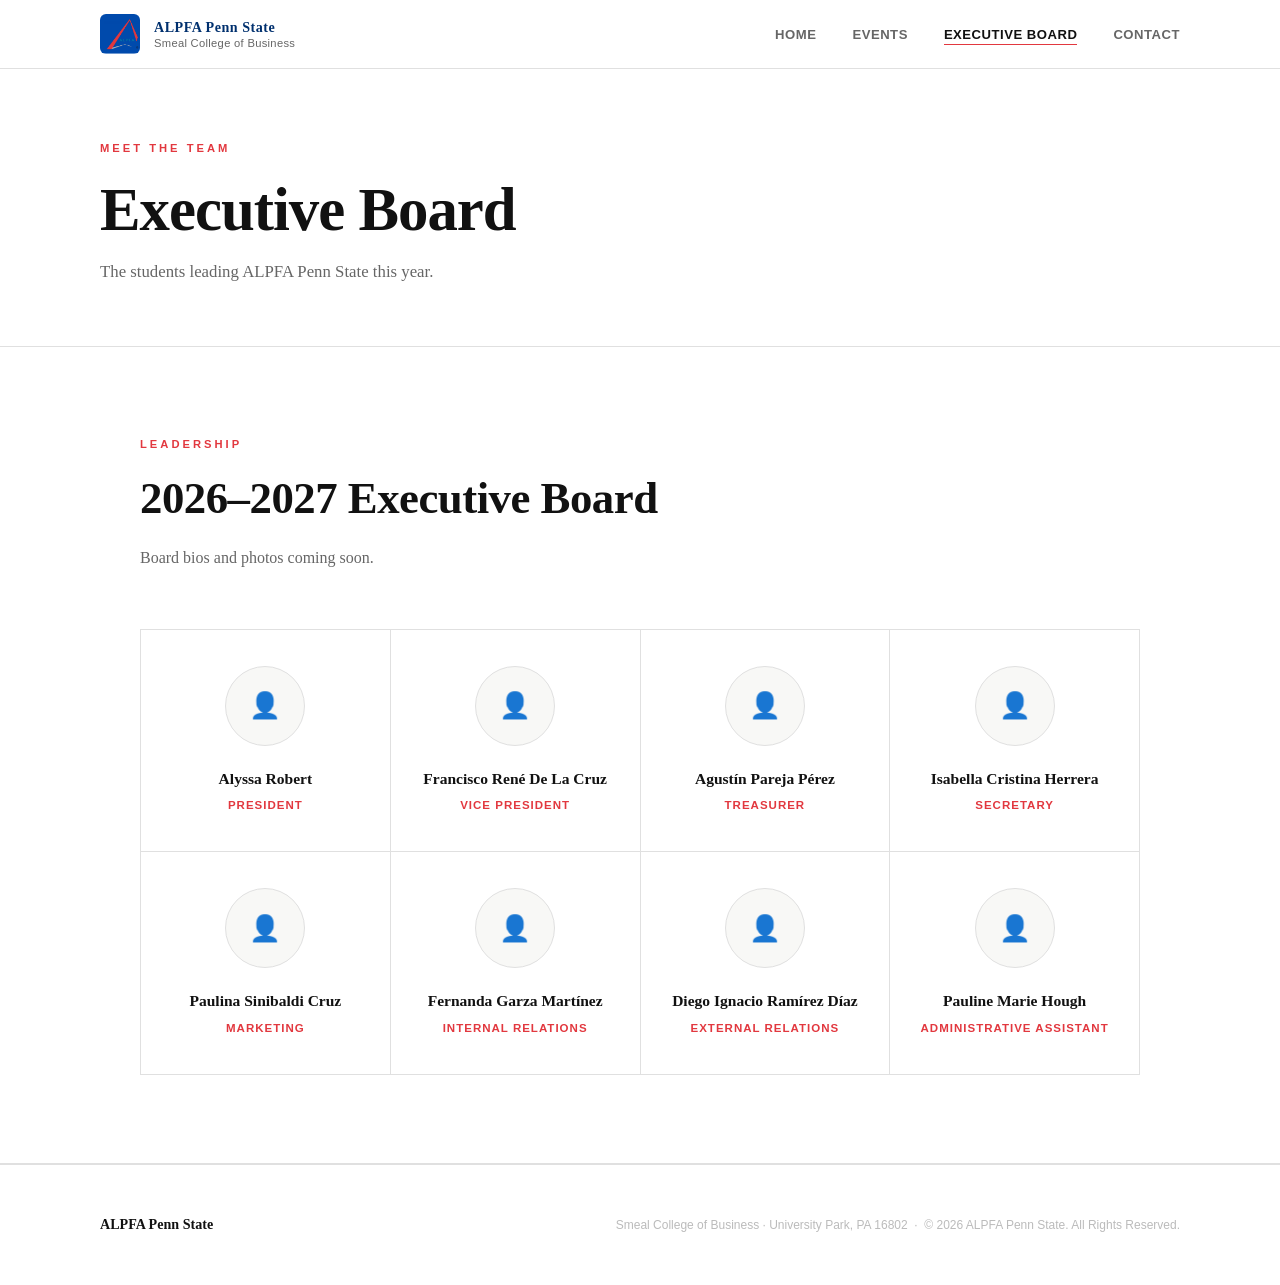
==== commit 327ecfba: "Update contact page with board members + fix board.html with real names and roles" ====
--- a/board.html
+++ b/board.html
@@ -45,51 +45,43 @@
     <div class="board-grid">
       <div class="board-card">
         <div class="board-photo">&#128100;</div>
-        <h4>Name Surname</h4>
+        <h4>Alyssa Robert</h4>
         <div class="role">President</div>
-        <div class="placeholder-tag">Photo &amp; bio to be added</div>
       </div>
       <div class="board-card">
         <div class="board-photo">&#128100;</div>
-        <h4>Name Surname</h4>
+        <h4>Francisco Ren&eacute; De La Cruz</h4>
         <div class="role">Vice President</div>
-        <div class="placeholder-tag">Photo &amp; bio to be added</div>
       </div>
       <div class="board-card">
         <div class="board-photo">&#128100;</div>
-        <h4>Name Surname</h4>
+        <h4>Agust&iacute;n Pareja P&eacute;rez</h4>
         <div class="role">Treasurer</div>
-        <div class="placeholder-tag">Photo &amp; bio to be added</div>
       </div>
       <div class="board-card">
         <div class="board-photo">&#128100;</div>
-        <h4>Name Surname</h4>
+        <h4>Isabella Cristina Herrera</h4>
         <div class="role">Secretary</div>
-        <div class="placeholder-tag">Photo &amp; bio to be added</div>
       </div>
       <div class="board-card">
         <div class="board-photo">&#128100;</div>
-        <h4>Name Surname</h4>
-        <div class="role">Relations Chair</div>
-        <div class="placeholder-tag">Photo &amp; bio to be added</div>
+        <h4>Paulina Sinibaldi Cruz</h4>
+        <div class="role">Marketing</div>
       </div>
       <div class="board-card">
         <div class="board-photo">&#128100;</div>
-        <h4>Name Surname</h4>
-        <div class="role">Relations Chair</div>
-        <div class="placeholder-tag">Photo &amp; bio to be added</div>
+        <h4>Fernanda Garza Mart&iacute;nez</h4>
+        <div class="role">Internal Relations</div>
       </div>
       <div class="board-card">
         <div class="board-photo">&#128100;</div>
-        <h4>Name Surname</h4>
-        <div class="role">Marketing Chair</div>
-        <div class="placeholder-tag">Photo &amp; bio to be added</div>
+        <h4>Diego Ignacio Ram&iacute;rez D&iacute;az</h4>
+        <div class="role">External Relations</div>
       </div>
       <div class="board-card">
         <div class="board-photo">&#128100;</div>
-        <h4>Name Surname</h4>
-        <div class="role">Events Chair</div>
-        <div class="placeholder-tag">Photo &amp; bio to be added</div>
+        <h4>Pauline Marie Hough</h4>
+        <div class="role">Administrative Assistant</div>
       </div>
     </div>
   </div>
--- a/css/style.css
+++ b/css/style.css
@@ -579,7 +579,20 @@
   margin-bottom: 20px;
 }
 .contact-card p { font-size: 0.93rem; color: var(--muted); margin: 6px 0; }
-.contact-card a { color: var(--blue); }
+.contact-btn {
+  display: inline-block;
+  margin-top: 20px;
+  font-family: -apple-system, "Segoe UI", sans-serif;
+  font-size: 0.78rem;
+  font-weight: 700;
+  text-transform: uppercase;
+  letter-spacing: 1px;
+  color: var(--dark);
+  border-bottom: 1px solid var(--dark);
+  padding-bottom: 2px;
+  transition: color 0.15s, border-color 0.15s;
+}
+.contact-btn:hover { color: var(--red); border-color: var(--red); }
 
 .social-row { display: flex; gap: 14px; margin-top: 40px; }
 .social-pill {
